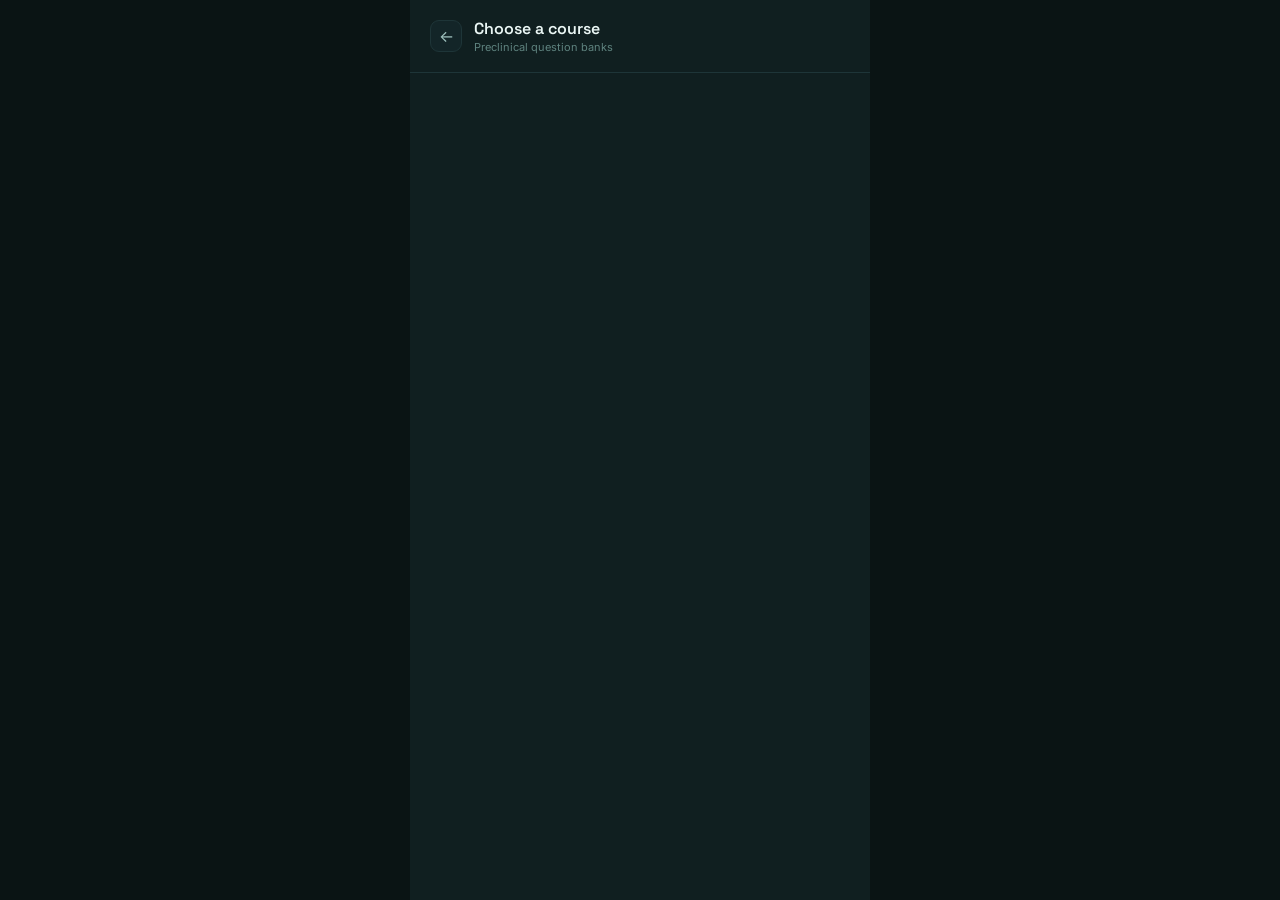
==== courses.html @ 362315fe "Add files via upload" ====
<!DOCTYPE html>
<html lang="en">
<head>
<meta charset="UTF-8">
<meta name="viewport" content="width=device-width, initial-scale=1.0">
<title>EnzymEd — Choose a Course</title>
<link rel="preconnect" href="https://fonts.googleapis.com">
<link href="https://fonts.googleapis.com/css2?family=Space+Grotesk:wght@500;600;700&family=Inter:wght@400;500;600&family=JetBrains+Mono:wght@500;600&display=swap" rel="stylesheet">
<link rel="stylesheet" href="style.css">
</head>
<body>

<div class="stage">
  <div class="top-bar">
    <a href="index.html"><div class="back-btn">←</div></a>
    <div>
      <div class="top-title">Choose a course</div>
      <div class="top-sub">Preclinical question banks</div>
    </div>
  </div>
  <div class="picker-body" id="coursesList"></div>
</div>

<script src="data/data-mathematics.js"></script>
<script src="data/data-chemistry.js"></script>
<script src="data/data-physics.js"></script>
<script src="data/data-biology.js"></script>
<script src="data/data-anatomy.js"></script>
<script src="data/data-physiology.js"></script>
<script src="data/data-biochemistry.js"></script>
<script src="data/data-microbiology.js"></script>
<script src="data/data-biostatistics.js"></script>
<script src="script.js"></script>
</body>
</html>
---- style.css ----
/* ============================================
   EnzymEd Quiz App — Shared Stylesheet
   Used by: index.html, courses.html, quiz.html, results.html
   ============================================ */

:root{
  --bg-deep:#0A1414;
  --bg-panel:#101F20;
  --bg-panel-2:#132528;
  --line:#1E3538;
  --teal:#2DD9BE;
  --teal-dim:#1D8C7A;
  --amber:#F5A623;
  --coral:#FF6B6B;
  --text-hi:#EAF6F4;
  --text-mid:#9FC2BE;
  --text-low:#5E827E;
  --radius:14px;
}
*{box-sizing:border-box; margin:0; padding:0;}
body{
  background:var(--bg-deep);
  color:var(--text-hi);
  font-family:'Inter',sans-serif;
  min-height:100vh;
  -webkit-font-smoothing:antialiased;
}
.display{font-family:'Space Grotesk',sans-serif;}
.mono{font-family:'JetBrains Mono',monospace;}
a{color:inherit; text-decoration:none;}

.stage{
  max-width:460px;
  margin:0 auto;
  background:var(--bg-panel);
  min-height:100vh;
  position:relative;
  display:flex;
  flex-direction:column;
}

/* Buttons */
.btn-primary{
  background:var(--teal); color:#04211D; border:none; padding:13px 16px; border-radius:10px;
  font-weight:600; font-size:14px; font-family:'Inter'; cursor:pointer; width:100%;
}
.btn-primary:disabled{background:var(--line); color:var(--text-low); cursor:not-allowed;}
.btn-ghost{
  padding:13px 16px; border-radius:10px; border:1px solid var(--line); background:transparent;
  color:var(--text-hi); font-size:14px; cursor:pointer; width:100%;
}

/* Header / top bar (courses, quiz, results pages) */
.top-bar{
  padding:18px 20px; display:flex; align-items:center; gap:12px; border-bottom:1px solid var(--line);
  background:var(--bg-panel);
}
.back-btn{
  width:32px; height:32px; border-radius:9px; background:var(--bg-panel-2); border:1px solid var(--line);
  display:flex; align-items:center; justify-content:center; color:var(--text-mid); cursor:pointer; font-size:16px;
}
.top-title{font-family:'Space Grotesk'; font-weight:600; font-size:16px;}
.top-sub{font-size:11px; color:var(--text-low); margin-top:1px;}

/* Brand mark (home page) */
.brand-row{display:flex; align-items:center; gap:8px; margin-bottom:28px;}
.brand-mark{
  width:28px; height:28px; border-radius:8px;
  background:linear-gradient(135deg, var(--teal), var(--teal-dim));
  display:flex; align-items:center; justify-content:center;
  font-family:'Space Grotesk'; font-weight:700; color:#04211D; font-size:14px;
}
.brand-name{font-family:'Space Grotesk'; font-weight:600; font-size:15px;}
.brand-name span{color:var(--teal);}

/* Home hero */
.home-hero{
  padding:32px 24px 24px;
  background:radial-gradient(circle at 20% 0%, rgba(45,217,190,0.14), transparent 55%), var(--bg-panel);
  border-bottom:1px solid var(--line);
}
.hero-eyebrow{font-size:11px; text-transform:uppercase; letter-spacing:1.5px; color:var(--teal); margin-bottom:10px; font-weight:600;}
.hero-title{font-family:'Space Grotesk'; font-size:30px; line-height:1.15; font-weight:700; margin-bottom:12px;}
.hero-sub{font-size:14px; color:var(--text-mid); line-height:1.5; margin-bottom:22px;}
.home-body{padding:24px; flex:1;}
.section-label{font-size:12px; font-weight:600; text-transform:uppercase; letter-spacing:0.8px; color:var(--text-mid); margin-bottom:12px;}

/* Course picker */
.picker-body{padding:20px; flex:1; overflow-y:auto;}
.year-heading{
  font-family:'Space Grotesk'; font-size:13px; font-weight:600; color:var(--teal);
  text-transform:uppercase; letter-spacing:0.6px; margin:22px 0 10px;
}
.year-heading:first-child{margin-top:0;}
.course-card{
  border:1px solid var(--line); border-radius:var(--radius); padding:16px; margin-bottom:10px;
  background:var(--bg-panel-2); display:flex; align-items:center; gap:14px; cursor:pointer; position:relative;
}
.course-card.active{border-color:var(--teal); background:linear-gradient(135deg, rgba(45,217,190,0.08), var(--bg-panel-2));}
.course-card.locked{opacity:0.5; cursor:default;}
.course-icon{
  width:42px; height:42px; border-radius:11px; background:var(--bg-deep); display:flex; align-items:center; justify-content:center;
  font-size:18px; flex-shrink:0; border:1px solid var(--line);
}
.course-card.active .course-icon{background:var(--teal); color:#04211D;}
.course-name{font-size:14px; font-weight:600;}
.course-meta{font-size:11px; color:var(--text-low); margin-top:2px;}
.course-badge{
  position:absolute; top:14px; right:14px; font-size:9px; font-weight:700; padding:4px 8px; border-radius:6px;
  text-transform:uppercase; letter-spacing:0.5px;
}
.badge-live{background:rgba(45,217,190,0.15); color:var(--teal);}
.badge-soon{background:var(--bg-deep); color:var(--text-low); border:1px solid var(--line);}

/* Topic list (within a subject) */
.topic-card{
  border:1px solid var(--line); border-radius:var(--radius); padding:14px 16px; margin-bottom:8px;
  background:var(--bg-panel-2); cursor:pointer;
}
.topic-card.locked{opacity:0.5; cursor:default;}
.topic-name{font-size:13.5px; font-weight:600;}
.topic-meta{font-size:11px; color:var(--text-low); margin-top:3px;}
.topic-overview{
  font-size:12px; color:var(--text-mid); line-height:1.5; margin:14px 0 18px;
  background:var(--bg-panel-2); border-left:3px solid var(--teal); border-radius:8px; padding:12px 14px;
}

/* Quiz */
.quiz-top{padding:16px 20px; border-bottom:1px solid var(--line); background:var(--bg-panel);}
.quiz-meta-row{display:flex; justify-content:space-between; align-items:center; margin-bottom:12px;}
.quiz-course-tag{font-size:11px; color:var(--teal); font-weight:600; text-transform:uppercase; letter-spacing:0.5px;}
.quiz-timer{font-family:'JetBrains Mono'; font-size:13px; color:var(--amber); font-weight:600;}
.quiz-progress-track{height:4px; background:var(--line); border-radius:2px; overflow:hidden;}
.quiz-progress-fill{height:100%; width:0%; background:linear-gradient(90deg, var(--teal-dim), var(--teal)); border-radius:2px; transition:width .3s;}
.quiz-progress-label{font-size:10px; color:var(--text-low); margin-top:6px; font-family:'JetBrains Mono';}
.quiz-body{padding:24px 20px; flex:1; display:flex; flex-direction:column;}
.q-format-tag{display:inline-block; font-size:10px; padding:4px 9px; border-radius:6px; background:var(--bg-panel-2); border:1px solid var(--line); color:var(--text-mid); margin-bottom:16px; font-weight:600; width:fit-content;}
.q-stem{font-size:16px; line-height:1.55; margin-bottom:22px;}
.q-options{display:flex; flex-direction:column; gap:10px; margin-bottom:18px;}
.option{border:1px solid var(--line); background:var(--bg-panel-2); border-radius:11px; padding:13px 14px; display:flex; align-items:center; gap:12px; cursor:pointer; font-size:13.5px; transition:all .12s;}
.option:hover{border-color:var(--teal-dim);}
.option .opt-letter{width:24px; height:24px; border-radius:7px; background:var(--bg-deep); border:1px solid var(--line); display:flex; align-items:center; justify-content:center; font-size:11px; font-family:'JetBrains Mono'; color:var(--text-mid); flex-shrink:0;}
.option.correct{border-color:var(--teal); background:rgba(45,217,190,0.08);}
.option.correct .opt-letter{background:var(--teal); color:#04211D; border-color:var(--teal);}
.option.incorrect{border-color:var(--coral); background:rgba(255,107,107,0.07);}
.option.incorrect .opt-letter{background:var(--coral); color:#2A0808; border-color:var(--coral);}
.option.disabled{cursor:default; pointer-events:none;}
.explain-box{background:var(--bg-panel-2); border-left:3px solid var(--teal); border-radius:8px; padding:12px 14px; font-size:12.5px; color:var(--text-mid); line-height:1.5; margin-bottom:18px; display:none;}
.explain-box b{color:var(--teal);}
.quiz-footer{margin-top:auto;}

/* Results */
.results-hero{padding:40px 24px 28px; text-align:center; border-bottom:1px solid var(--line); background:radial-gradient(circle at 50% 0%, rgba(45,217,190,0.14), transparent 60%);}
.score-ring{width:120px; height:120px; border-radius:50%; margin:0 auto 18px; display:flex; align-items:center; justify-content:center;}
.score-ring-in{width:98px; height:98px; border-radius:50%; background:var(--bg-panel); display:flex; flex-direction:column; align-items:center; justify-content:center;}
.score-num{font-family:'Space Grotesk'; font-size:28px; font-weight:700; color:var(--teal);}
.score-den{font-size:11px; color:var(--text-low); font-family:'JetBrains Mono';}
.results-title{font-family:'Space Grotesk'; font-size:19px; font-weight:600; margin-bottom:6px;}
.results-sub{font-size:13px; color:var(--text-mid);}
.results-breakdown{padding:22px 20px; flex:1;}
.bd-row{display:flex; justify-content:space-between; align-items:center; padding:12px 0; border-bottom:1px solid var(--line); font-size:13px;}
.bd-row:last-child{border-bottom:none;}
.bd-label{color:var(--text-mid);}
.bd-val{font-family:'JetBrains Mono'; font-weight:600;}
.bd-val.good{color:var(--teal);}
.bd-val.bad{color:var(--coral);}
.results-footer{padding:0 20px 24px; display:flex; flex-direction:column; gap:10px;}

::-webkit-scrollbar{width:0px;}
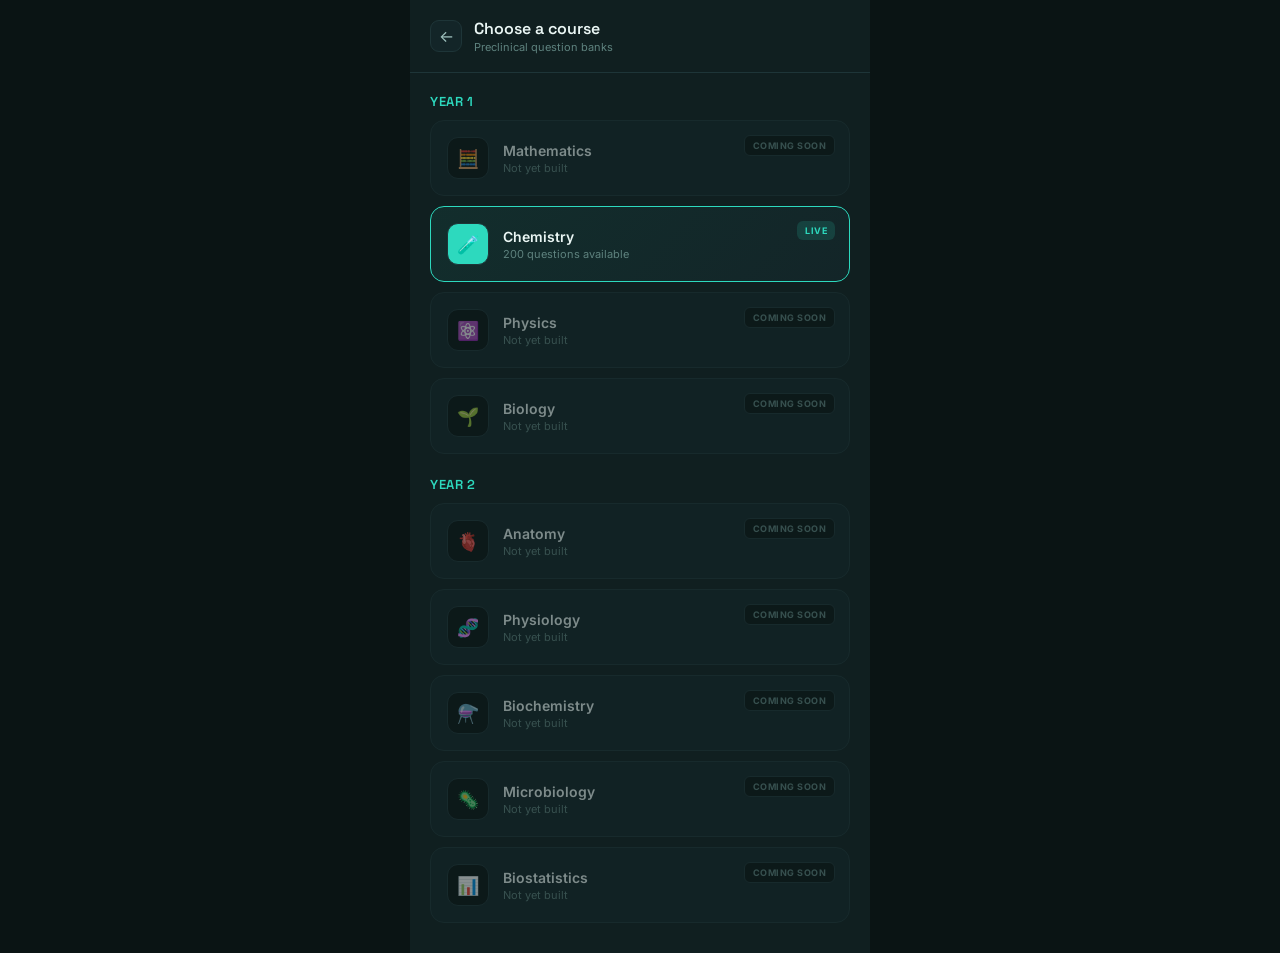
==== commit a79f8250: "Update courses.html" ====
--- a/courses.html
+++ b/courses.html
@@ -21,15 +21,15 @@
   <div class="picker-body" id="coursesList"></div>
 </div>
 
-<script src="data/data-mathematics.js"></script>
-<script src="data/data-chemistry.js"></script>
-<script src="data/data-physics.js"></script>
-<script src="data/data-biology.js"></script>
-<script src="data/data-anatomy.js"></script>
-<script src="data/data-physiology.js"></script>
-<script src="data/data-biochemistry.js"></script>
-<script src="data/data-microbiology.js"></script>
-<script src="data/data-biostatistics.js"></script>
+<script src="data-mathematics.js"></script>
+<script src="data-chemistry.js"></script>
+<script src="data-physics.js"></script>
+<script src="data-biology.js"></script>
+<script src="data-anatomy.js"></script>
+<script src="data-physiology.js"></script>
+<script src="data-biochemistry.js"></script>
+<script src="data-microbiology.js"></script>
+<script src="data-biostatistics.js"></script>
 <script src="script.js"></script>
 </body>
 </html>
